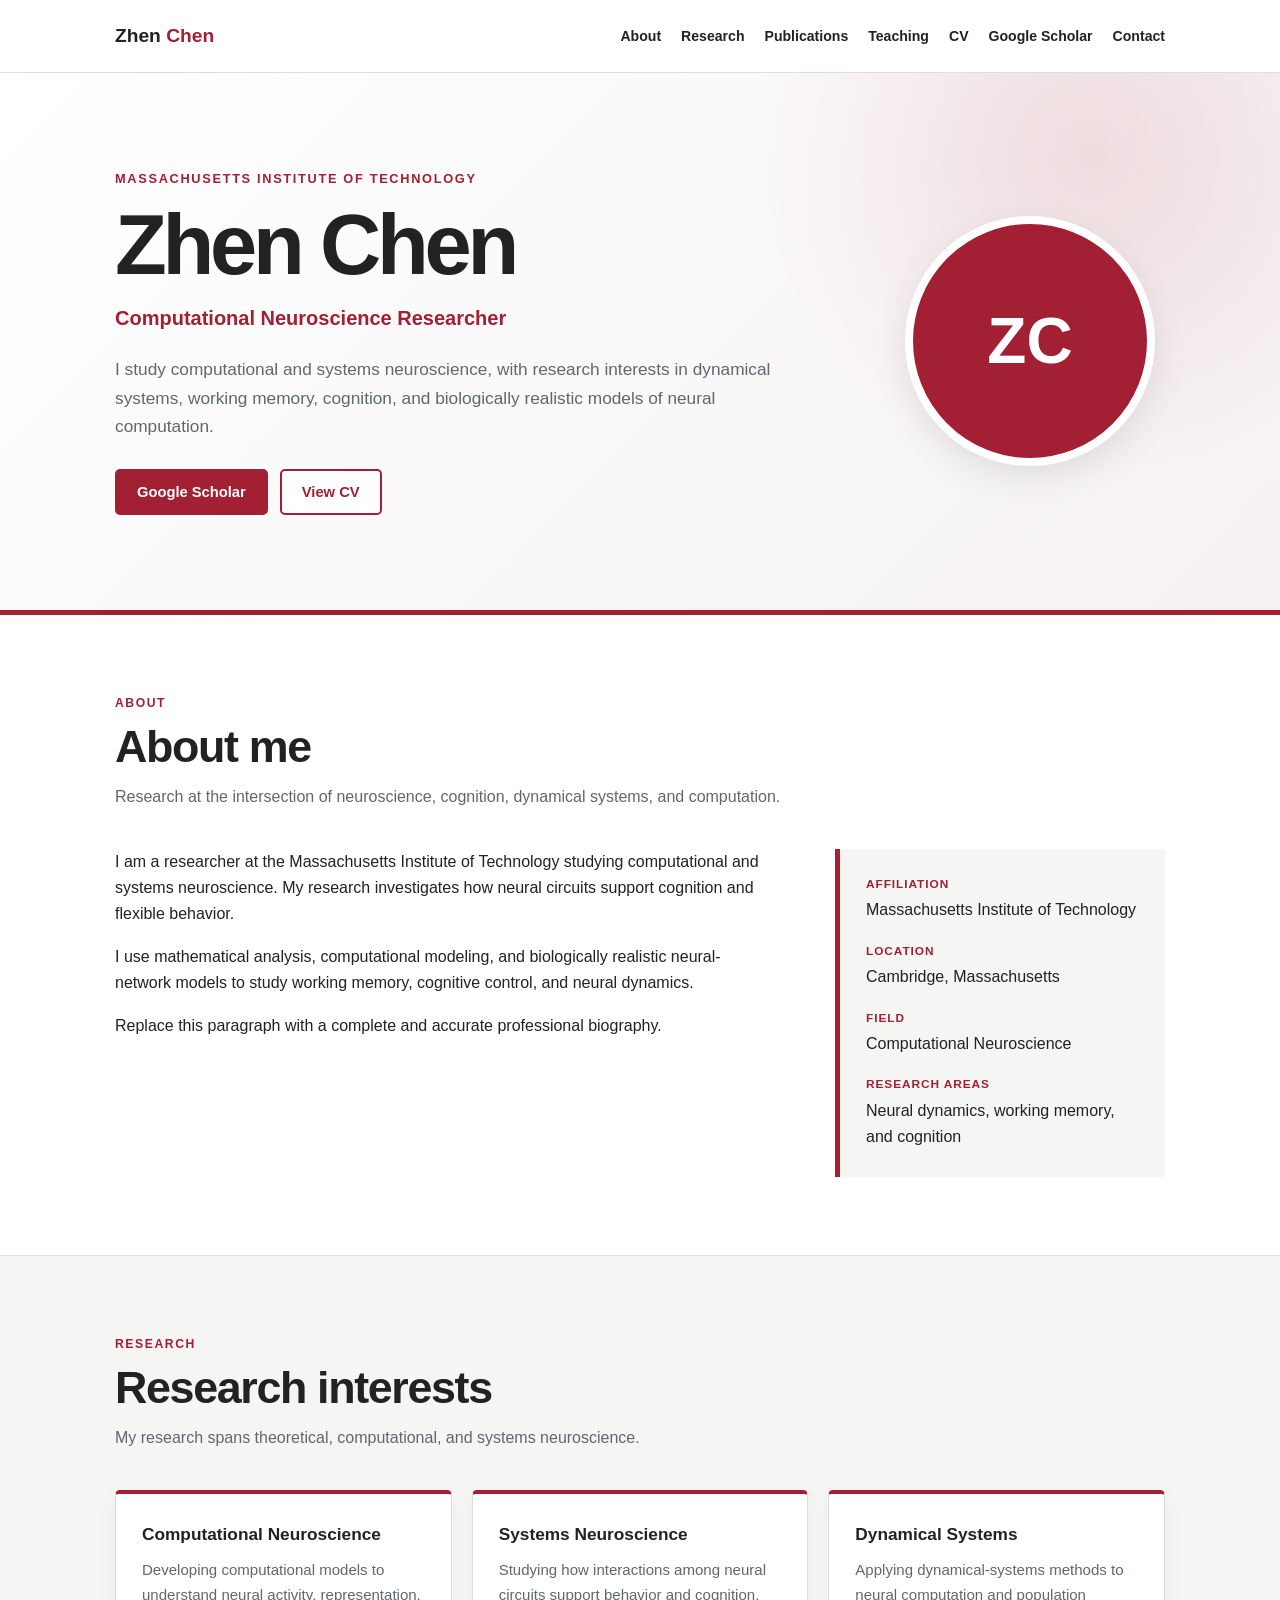
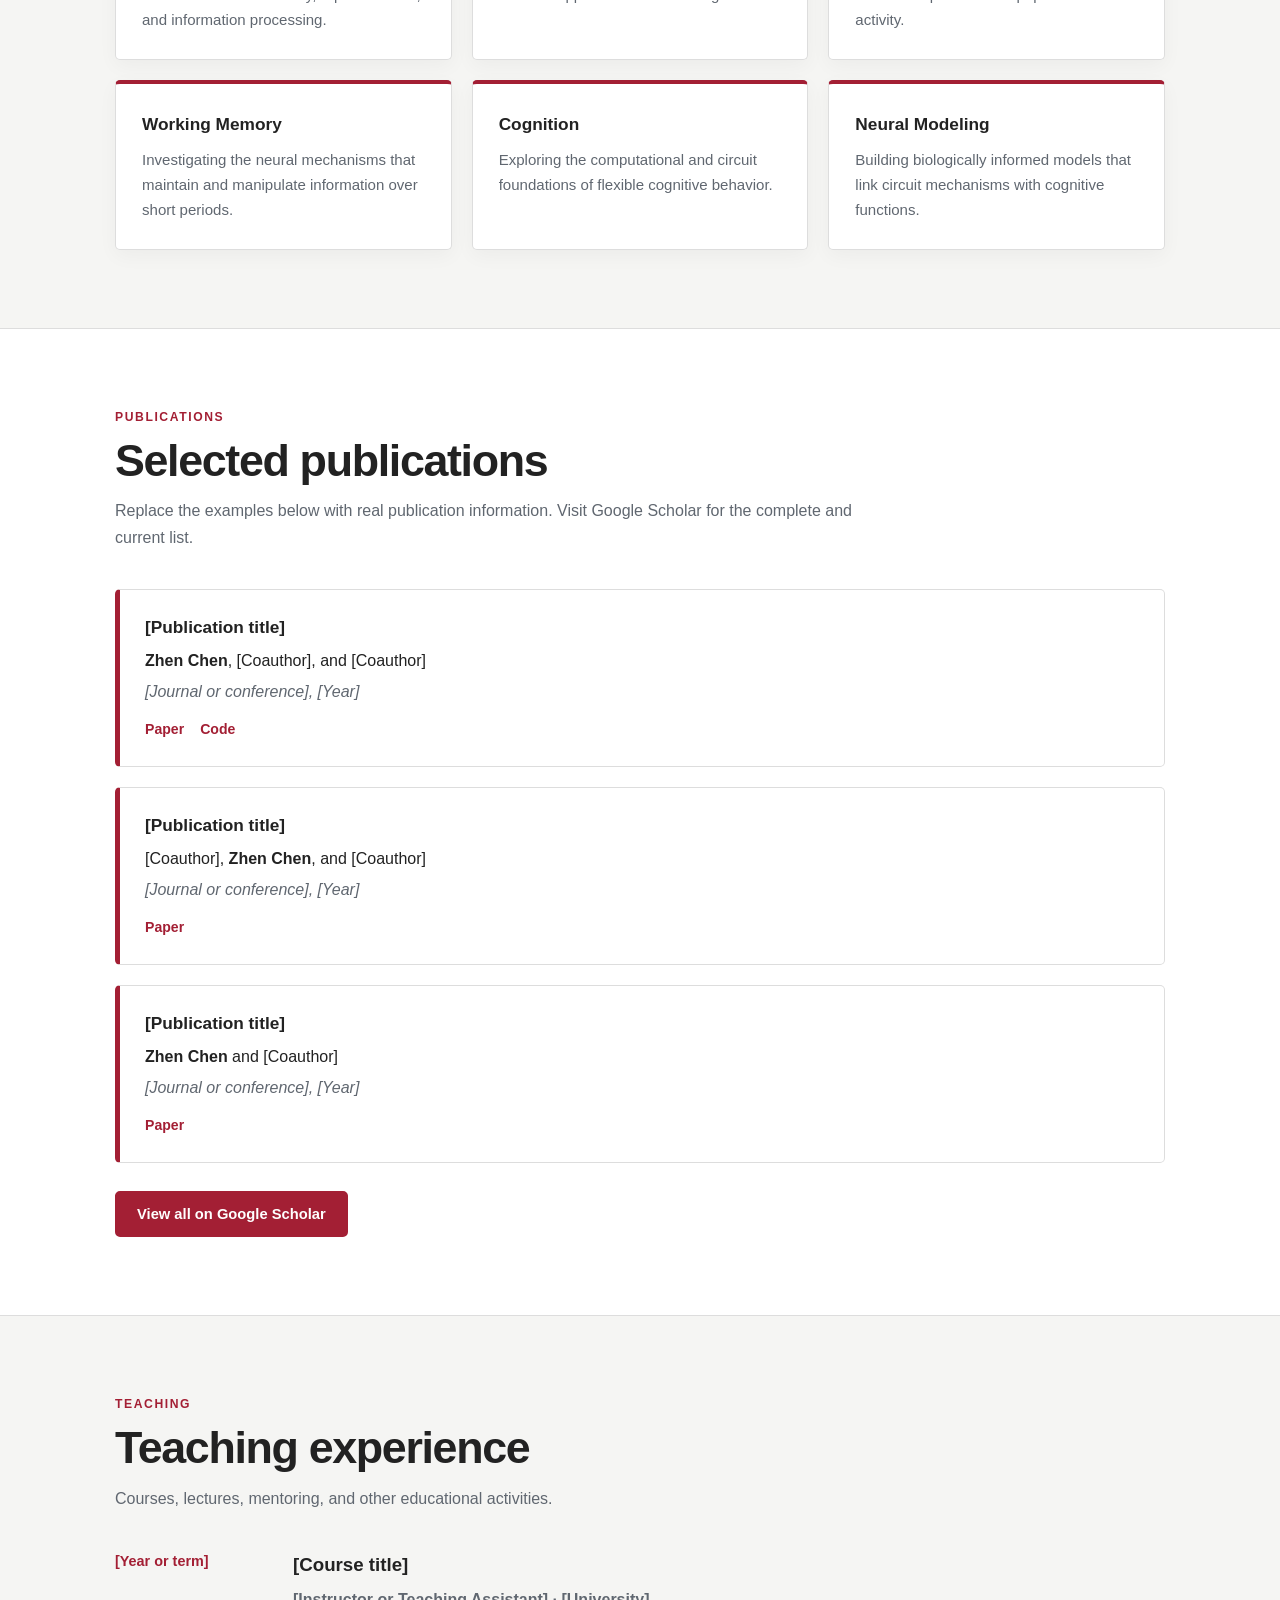
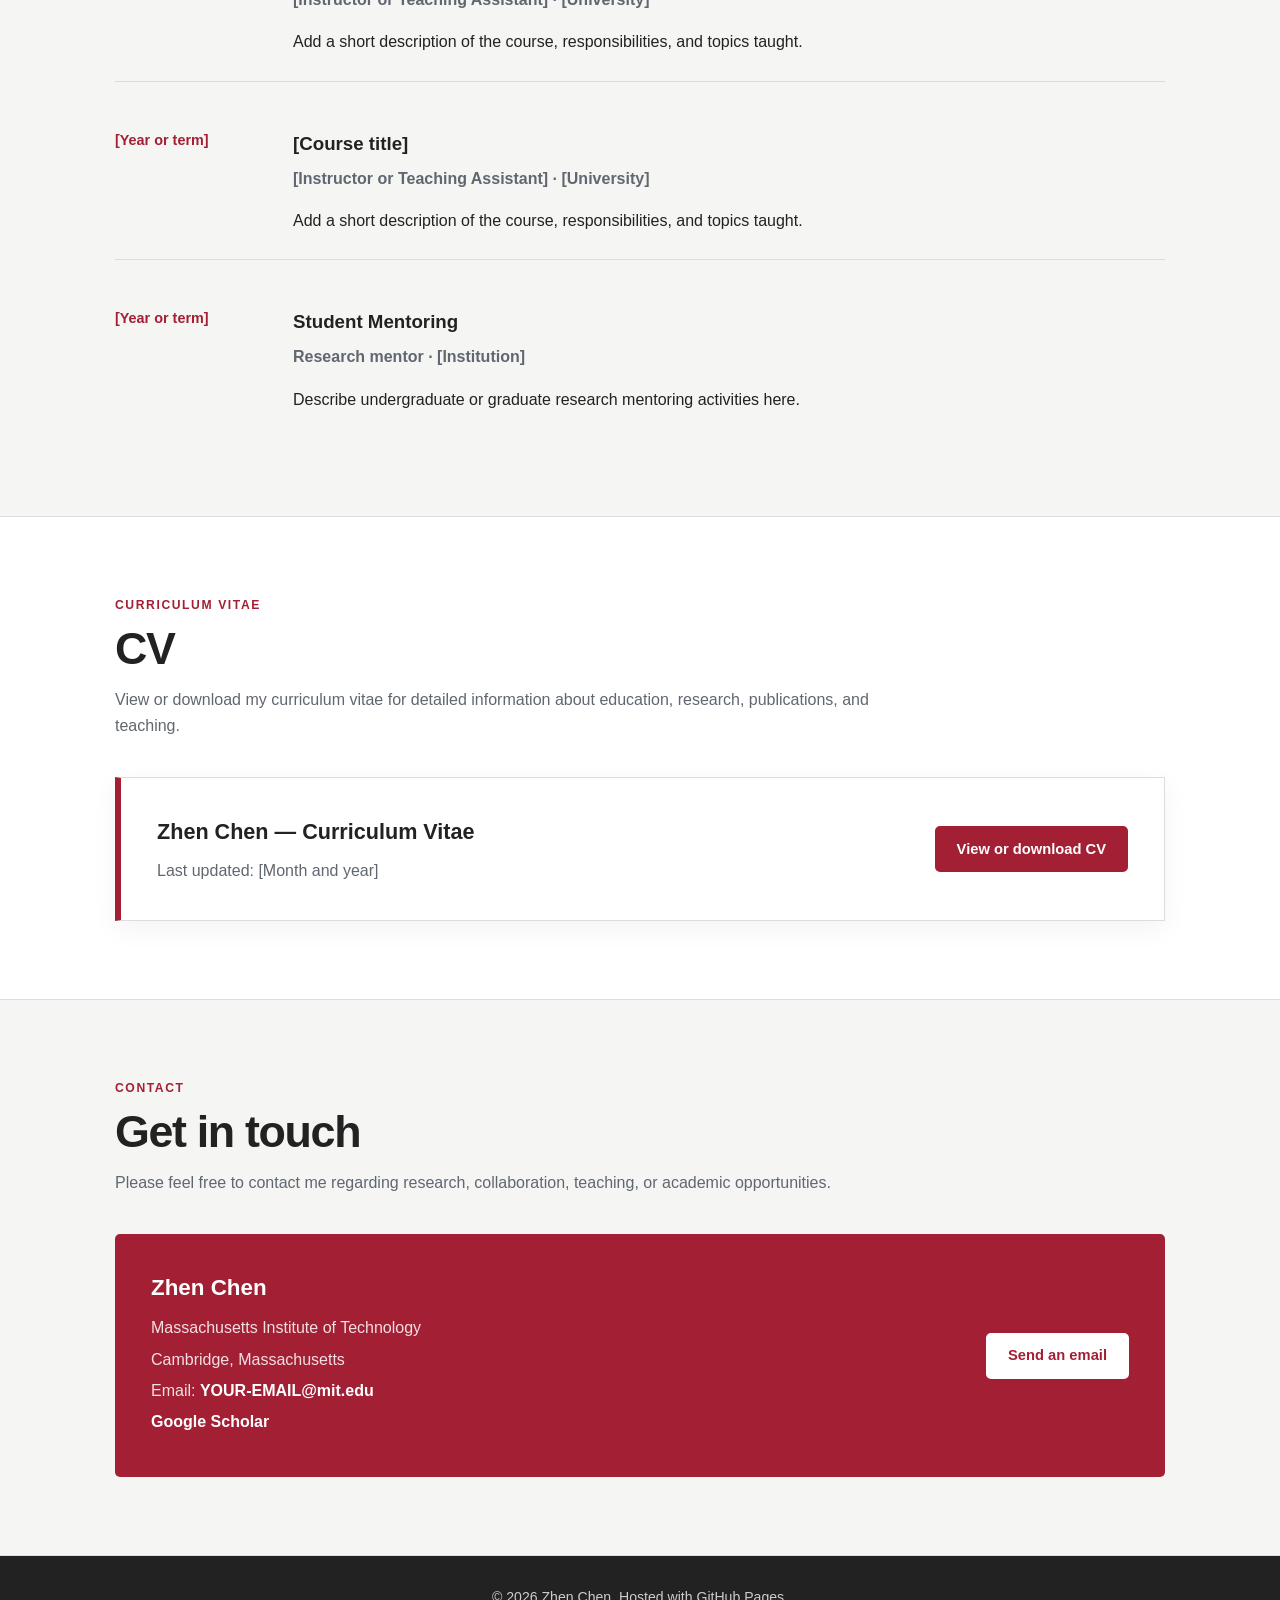
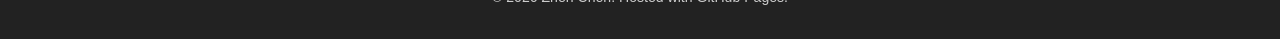
==== index.html @ 94bcd863 "Create index.html" ====
<!DOCTYPE html>
<html lang="en">
<head>
  <meta charset="UTF-8">

  <meta
    name="viewport"
    content="width=device-width, initial-scale=1.0"
  >

  <meta
    name="description"
    content="Academic website of Zhen Chen, a computational neuroscience researcher at MIT."
  >

  <meta name="author" content="Zhen Chen">

  <title>Zhen Chen | Computational Neuroscience</title>

  <style>
    /* ==============================
       GLOBAL SETTINGS
       ============================== */

    :root {
      --red: #a31f34;
      --dark-red: #750014;
      --text: #222222;
      --muted: #606770;
      --background: #ffffff;
      --light: #f5f5f3;
      --border: #dddddd;
      --max-width: 1050px;
      --shadow: 0 12px 35px rgba(0, 0, 0, 0.09);
    }

    * {
      box-sizing: border-box;
    }

    html {
      scroll-behavior: smooth;
      scroll-padding-top: 80px;
    }

    body {
      margin: 0;
      background: var(--background);
      color: var(--text);
      font-family: Arial, Helvetica, sans-serif;
      font-size: 16px;
      line-height: 1.65;
    }

    img {
      max-width: 100%;
    }

    a {
      color: var(--red);
      text-decoration: none;
    }

    a:hover {
      color: var(--dark-red);
      text-decoration: underline;
    }

    .container {
      width: min(90%, var(--max-width));
      margin: 0 auto;
    }

    /* ==============================
       NAVIGATION
       ============================== */

    .site-header {
      position: sticky;
      top: 0;
      z-index: 1000;
      background: rgba(255, 255, 255, 0.96);
      border-bottom: 1px solid var(--border);
      backdrop-filter: blur(12px);
    }

    .navigation {
      min-height: 72px;
      display: flex;
      align-items: center;
      justify-content: space-between;
      gap: 30px;
    }

    .site-name {
      color: var(--text);
      font-size: 1.2rem;
      font-weight: 800;
      text-decoration: none;
    }

    .site-name span {
      color: var(--red);
    }

    .nav-links {
      display: flex;
      align-items: center;
      gap: 20px;
      margin: 0;
      padding: 0;
      list-style: none;
    }

    .nav-links a {
      color: var(--text);
      font-size: 0.88rem;
      font-weight: 700;
      text-decoration: none;
    }

    .nav-links a:hover {
      color: var(--red);
    }

    /* ==============================
       HERO
       ============================== */

    .hero {
      padding: 95px 0;
      background:
        radial-gradient(
          circle at 85% 15%,
          rgba(163, 31, 52, 0.12),
          transparent 28%
        ),
        linear-gradient(135deg, #ffffff, #f5f1f1);
      border-bottom: 5px solid var(--red);
    }

    .hero-layout {
      display: grid;
      grid-template-columns: 1fr 260px;
      align-items: center;
      gap: 70px;
    }

    .eyebrow {
      margin: 0 0 14px;
      color: var(--red);
      font-size: 0.8rem;
      font-weight: 800;
      letter-spacing: 0.13em;
      text-transform: uppercase;
    }

    h1 {
      margin: 0 0 16px;
      font-size: clamp(3.2rem, 8vw, 5.3rem);
      line-height: 0.98;
      letter-spacing: -0.05em;
    }

    .subtitle {
      margin: 0 0 20px;
      color: var(--red);
      font-size: 1.25rem;
      font-weight: 750;
    }

    .intro {
      max-width: 680px;
      margin: 0;
      color: var(--muted);
      font-size: 1.08rem;
    }

    .hero-buttons {
      display: flex;
      flex-wrap: wrap;
      gap: 12px;
      margin-top: 28px;
    }

    .button {
      display: inline-flex;
      align-items: center;
      justify-content: center;
      min-height: 46px;
      padding: 0 20px;
      border: 2px solid var(--red);
      border-radius: 5px;
      font-size: 0.92rem;
      font-weight: 750;
      text-decoration: none;
      transition:
        transform 0.2s ease,
        background 0.2s ease,
        color 0.2s ease;
    }

    .button:hover {
      transform: translateY(-2px);
      text-decoration: none;
    }

    .button-primary {
      background: var(--red);
      color: #ffffff;
    }

    .button-primary:hover {
      background: var(--dark-red);
      border-color: var(--dark-red);
      color: #ffffff;
    }

    .button-secondary {
      background: #ffffff;
      color: var(--red);
    }

    .button-secondary:hover {
      background: var(--red);
      color: #ffffff;
    }

    .profile-photo {
      width: 250px;
      height: 250px;
      display: block;
      border: 8px solid #ffffff;
      border-radius: 50%;
      box-shadow: var(--shadow);
      object-fit: cover;
    }

    .photo-placeholder {
      width: 250px;
      height: 250px;
      display: grid;
      place-items: center;
      background: var(--red);
      border: 8px solid #ffffff;
      border-radius: 50%;
      box-shadow: var(--shadow);
      color: #ffffff;
      font-size: 4rem;
      font-weight: 800;
    }

    /* ==============================
       GENERAL SECTIONS
       ============================== */

    main section {
      padding: 78px 0;
      border-bottom: 1px solid var(--border);
    }

    main section:nth-child(even) {
      background: var(--light);
    }

    .section-heading {
      margin-bottom: 38px;
    }

    .section-label {
      margin: 0 0 8px;
      color: var(--red);
      font-size: 0.76rem;
      font-weight: 800;
      letter-spacing: 0.13em;
      text-transform: uppercase;
    }

    h2 {
      margin: 0 0 12px;
      font-size: clamp(2rem, 5vw, 2.8rem);
      line-height: 1.15;
      letter-spacing: -0.03em;
    }

    .section-description {
      max-width: 760px;
      margin: 0;
      color: var(--muted);
    }

    /* ==============================
       ABOUT
       ============================== */

    .about-layout {
      display: grid;
      grid-template-columns: 2fr 1fr;
      gap: 60px;
    }

    .about-text p:first-child {
      margin-top: 0;
    }

    .facts {
      margin: 0;
      padding: 26px;
      background: var(--light);
      border-left: 5px solid var(--red);
    }

    .fact {
      margin-bottom: 18px;
    }

    .fact:last-child {
      margin-bottom: 0;
    }

    .fact dt {
      color: var(--red);
      font-size: 0.74rem;
      font-weight: 800;
      letter-spacing: 0.08em;
      text-transform: uppercase;
    }

    .fact dd {
      margin: 3px 0 0;
    }

    /* ==============================
       RESEARCH
       ============================== */

    .research-grid {
      display: grid;
      grid-template-columns: repeat(3, 1fr);
      gap: 20px;
    }

    .research-card {
      padding: 26px;
      background: #ffffff;
      border: 1px solid var(--border);
      border-top: 4px solid var(--red);
      border-radius: 5px;
      box-shadow: 0 6px 20px rgba(0, 0, 0, 0.04);
    }

    .research-card h3 {
      margin: 0 0 10px;
      font-size: 1.08rem;
    }

    .research-card p {
      margin: 0;
      color: var(--muted);
      font-size: 0.94rem;
    }

    /* ==============================
       PUBLICATIONS
       ============================== */

    .publication-list {
      display: grid;
      gap: 20px;
    }

    .publication {
      padding: 25px;
      background: #ffffff;
      border: 1px solid var(--border);
      border-left: 5px solid var(--red);
      border-radius: 5px;
    }

    .publication-title {
      margin: 0 0 8px;
      font-size: 1.08rem;
      font-weight: 800;
      line-height: 1.45;
    }

    .publication-authors {
      margin: 0 0 5px;
    }

    .publication-source {
      margin: 0;
      color: var(--muted);
      font-style: italic;
    }

    .publication-links {
      display: flex;
      gap: 16px;
      margin-top: 12px;
    }

    .publication-links a {
      font-size: 0.88rem;
      font-weight: 750;
    }

    /* ==============================
       TEACHING
       ============================== */

    .teaching-list {
      display: grid;
      gap: 22px;
    }

    .teaching-item {
      display: grid;
      grid-template-columns: 150px 1fr;
      gap: 28px;
      padding: 25px 0;
      border-bottom: 1px solid var(--border);
    }

    .teaching-item:first-child {
      padding-top: 0;
    }

    .teaching-item:last-child {
      border-bottom: 0;
    }

    .teaching-date {
      margin: 0;
      color: var(--red);
      font-size: 0.9rem;
      font-weight: 800;
    }

    .teaching-item h3 {
      margin: 0 0 6px;
    }

    .teaching-role {
      margin: 0 0 8px;
      color: var(--muted);
      font-weight: 700;
    }

    .teaching-item p:last-child {
      margin-bottom: 0;
    }

    /* ==============================
       CV
       ============================== */

    .cv-card {
      display: flex;
      align-items: center;
      justify-content: space-between;
      gap: 35px;
      padding: 36px;
      background: #ffffff;
      border: 1px solid var(--border);
      border-left: 6px solid var(--red);
      box-shadow: 0 8px 25px rgba(0, 0, 0, 0.05);
    }

    .cv-card h3 {
      margin: 0 0 8px;
      font-size: 1.35rem;
    }

    .cv-card p {
      margin: 0;
      color: var(--muted);
    }

    /* ==============================
       CONTACT
       ============================== */

    .contact-card {
      display: flex;
      align-items: center;
      justify-content: space-between;
      gap: 35px;
      padding: 36px;
      background: var(--red);
      border-radius: 5px;
      color: #ffffff;
    }

    .contact-card h3 {
      margin: 0 0 8px;
      font-size: 1.4rem;
    }

    .contact-card p {
      margin: 5px 0;
      color: rgba(255, 255, 255, 0.86);
    }

    .contact-card a {
      color: #ffffff;
      font-weight: 700;
    }

    .contact-card .button {
      flex-shrink: 0;
      background: #ffffff;
      border-color: #ffffff;
      color: var(--red);
    }

    .contact-card .button:hover {
      background: transparent;
      color: #ffffff;
    }

    /* ==============================
       FOOTER
       ============================== */

    footer {
      padding: 30px 0;
      background: #222222;
      color: #cccccc;
      text-align: center;
      font-size: 0.88rem;
    }

    footer p {
      margin: 0;
    }

    /* ==============================
       RESPONSIVE DESIGN
       ============================== */

    @media (max-width: 900px) {
      .hero-layout {
        grid-template-columns: 1fr;
        gap: 42px;
      }

      .profile-photo,
      .photo-placeholder {
        width: 190px;
        height: 190px;
      }

      .photo-placeholder {
        font-size: 3rem;
      }

      .about-layout {
        grid-template-columns: 1fr;
        gap: 35px;
      }

      .research-grid {
        grid-template-columns: repeat(2, 1fr);
      }
    }

    @media (max-width: 720px) {
      .nav-links {
        display: none;
      }

      .hero {
        padding: 65px 0;
      }

      main section {
        padding: 58px 0;
      }

      .research-grid {
        grid-template-columns: 1fr;
      }

      .teaching-item {
        grid-template-columns: 1fr;
        gap: 6px;
      }

      .cv-card,
      .contact-card {
        align-items: flex-start;
        flex-direction: column;
      }

      .cv-card .button,
      .contact-card .button {
        width: 100%;
      }
    }
  </style>
</head>

<body>
  <!-- NAVIGATION -->

  <header class="site-header">
    <nav class="navigation container" aria-label="Main navigation">
      <a class="site-name" href="#home">
        Zhen <span>Chen</span>
      </a>

      <ul class="nav-links">
        <li><a href="#about">About</a></li>
        <li><a href="#research">Research</a></li>
        <li><a href="#publications">Publications</a></li>
        <li><a href="#teaching">Teaching</a></li>
        <li><a href="#cv">CV</a></li>

        <li>
          <a
            href="https://scholar.google.com/citations?user=5tLXAaEAAAAJ&hl=en"
            target="_blank"
            rel="noopener noreferrer"
          >
            Google Scholar
          </a>
        </li>

        <li><a href="#contact">Contact</a></li>
      </ul>
    </nav>
  </header>

  <!-- HERO -->

  <section class="hero" id="home">
    <div class="container hero-layout">
      <div>
        <p class="eyebrow">
          Massachusetts Institute of Technology
        </p>

        <h1>Zhen Chen</h1>

        <p class="subtitle">
          Computational Neuroscience Researcher
        </p>

        <p class="intro">
          I study computational and systems neuroscience, with research
          interests in dynamical systems, working memory, cognition, and
          biologically realistic models of neural computation.
        </p>

        <div class="hero-buttons">
          <a
            class="button button-primary"
            href="https://scholar.google.com/citations?user=5tLXAaEAAAAJ&hl=en"
            target="_blank"
            rel="noopener noreferrer"
          >
            Google Scholar
          </a>

          <a
            class="button button-secondary"
            href="Zhen-Chen-CV.pdf"
            target="_blank"
            rel="noopener noreferrer"
          >
            View CV
          </a>
        </div>
      </div>

      <!--
        To use a real photo:
        1. Upload profile.jpg to the repository.
        2. Delete the placeholder below.
        3. Uncomment the img element.

        <img
          class="profile-photo"
          src="profile.jpg"
          alt="Portrait of Zhen Chen"
        >
      -->

      <div class="photo-placeholder" aria-label="Zhen Chen initials">
        ZC
      </div>
    </div>
  </section>

  <main>
    <!-- ABOUT -->

    <section id="about">
      <div class="container">
        <div class="section-heading">
          <p class="section-label">About</p>
          <h2>About me</h2>

          <p class="section-description">
            Research at the intersection of neuroscience, cognition,
            dynamical systems, and computation.
          </p>
        </div>

        <div class="about-layout">
          <div class="about-text">
            <p>
              I am a researcher at the Massachusetts Institute of
              Technology studying computational and systems neuroscience.
              My research investigates how neural circuits support
              cognition and flexible behavior.
            </p>

            <p>
              I use mathematical analysis, computational modeling, and
              biologically realistic neural-network models to study
              working memory, cognitive control, and neural dynamics.
            </p>

            <p>
              Replace this paragraph with a complete and accurate
              professional biography.
            </p>
          </div>

          <dl class="facts">
            <div class="fact">
              <dt>Affiliation</dt>
              <dd>Massachusetts Institute of Technology</dd>
            </div>

            <div class="fact">
              <dt>Location</dt>
              <dd>Cambridge, Massachusetts</dd>
            </div>

            <div class="fact">
              <dt>Field</dt>
              <dd>Computational Neuroscience</dd>
            </div>

            <div class="fact">
              <dt>Research Areas</dt>
              <dd>
                Neural dynamics, working memory, and cognition
              </dd>
            </div>
          </dl>
        </div>
      </div>
    </section>

    <!-- RESEARCH -->

    <section id="research">
      <div class="container">
        <div class="section-heading">
          <p class="section-label">Research</p>
          <h2>Research interests</h2>

          <p class="section-description">
            My research spans theoretical, computational, and systems
            neuroscience.
          </p>
        </div>

        <div class="research-grid">
          <article class="research-card">
            <h3>Computational Neuroscience</h3>

            <p>
              Developing computational models to understand neural
              activity, representation, and information processing.
            </p>
          </article>

          <article class="research-card">
            <h3>Systems Neuroscience</h3>

            <p>
              Studying how interactions among neural circuits support
              behavior and cognition.
            </p>
          </article>

          <article class="research-card">
            <h3>Dynamical Systems</h3>

            <p>
              Applying dynamical-systems methods to neural computation
              and population activity.
            </p>
          </article>

          <article class="research-card">
            <h3>Working Memory</h3>

            <p>
              Investigating the neural mechanisms that maintain and
              manipulate information over short periods.
            </p>
          </article>

          <article class="research-card">
            <h3>Cognition</h3>

            <p>
              Exploring the computational and circuit foundations of
              flexible cognitive behavior.
            </p>
          </article>

          <article class="research-card">
            <h3>Neural Modeling</h3>

            <p>
              Building biologically informed models that link circuit
              mechanisms with cognitive functions.
            </p>
          </article>
        </div>
      </div>
    </section>

    <!-- PUBLICATIONS -->

    <section id="publications">
      <div class="container">
        <div class="section-heading">
          <p class="section-label">Publications</p>
          <h2>Selected publications</h2>

          <p class="section-description">
            Replace the examples below with real publication information.
            Visit Google Scholar for the complete and current list.
          </p>
        </div>

        <div class="publication-list">
          <article class="publication">
            <p class="publication-title">
              [Publication title]
            </p>

            <p class="publication-authors">
              <strong>Zhen Chen</strong>, [Coauthor], and [Coauthor]
            </p>

            <p class="publication-source">
              [Journal or conference], [Year]
            </p>

            <div class="publication-links">
              <a href="#">Paper</a>
              <a href="#">Code</a>
            </div>
          </article>

          <article class="publication">
            <p class="publication-title">
              [Publication title]
            </p>

            <p class="publication-authors">
              [Coauthor], <strong>Zhen Chen</strong>, and [Coauthor]
            </p>

            <p class="publication-source">
              [Journal or conference], [Year]
            </p>

            <div class="publication-links">
              <a href="#">Paper</a>
            </div>
          </article>

          <article class="publication">
            <p class="publication-title">
              [Publication title]
            </p>

            <p class="publication-authors">
              <strong>Zhen Chen</strong> and [Coauthor]
            </p>

            <p class="publication-source">
              [Journal or conference], [Year]
            </p>

            <div class="publication-links">
              <a href="#">Paper</a>
            </div>
          </article>
        </div>

        <div class="hero-buttons">
          <a
            class="button button-primary"
            href="https://scholar.google.com/citations?user=5tLXAaEAAAAJ&hl=en"
            target="_blank"
            rel="noopener noreferrer"
          >
            View all on Google Scholar
          </a>
        </div>
      </div>
    </section>

    <!-- TEACHING -->

    <section id="teaching">
      <div class="container">
        <div class="section-heading">
          <p class="section-label">Teaching</p>
          <h2>Teaching experience</h2>

          <p class="section-description">
            Courses, lectures, mentoring, and other educational
            activities.
          </p>
        </div>

        <div class="teaching-list">
          <article class="teaching-item">
            <p class="teaching-date">[Year or term]</p>

            <div>
              <h3>[Course title]</h3>

              <p class="teaching-role">
                [Instructor or Teaching Assistant] · [University]
              </p>

              <p>
                Add a short description of the course, responsibilities,
                and topics taught.
              </p>
            </div>
          </article>

          <article class="teaching-item">
            <p class="teaching-date">[Year or term]</p>

            <div>
              <h3>[Course title]</h3>

              <p class="teaching-role">
                [Instructor or Teaching Assistant] · [University]
              </p>

              <p>
                Add a short description of the course, responsibilities,
                and topics taught.
              </p>
            </div>
          </article>

          <article class="teaching-item">
            <p class="teaching-date">[Year or term]</p>

            <div>
              <h3>Student Mentoring</h3>

              <p class="teaching-role">
                Research mentor · [Institution]
              </p>

              <p>
                Describe undergraduate or graduate research mentoring
                activities here.
              </p>
            </div>
          </article>
        </div>
      </div>
    </section>

    <!-- CV -->

    <section id="cv">
      <div class="container">
        <div class="section-heading">
          <p class="section-label">Curriculum Vitae</p>
          <h2>CV</h2>

          <p class="section-description">
            View or download my curriculum vitae for detailed information
            about education, research, publications, and teaching.
          </p>
        </div>

        <div class="cv-card">
          <div>
            <h3>Zhen Chen — Curriculum Vitae</h3>

            <p>
              Last updated: [Month and year]
            </p>
          </div>

          <a
            class="button button-primary"
            href="Zhen-Chen-CV.pdf"
            target="_blank"
            rel="noopener noreferrer"
          >
            View or download CV
          </a>
        </div>
      </div>
    </section>

    <!-- CONTACT -->

    <section id="contact">
      <div class="container">
        <div class="section-heading">
          <p class="section-label">Contact</p>
          <h2>Get in touch</h2>

          <p class="section-description">
            Please feel free to contact me regarding research,
            collaboration, teaching, or academic opportunities.
          </p>
        </div>

        <div class="contact-card">
          <div>
            <h3>Zhen Chen</h3>

            <p>Massachusetts Institute of Technology</p>
            <p>Cambridge, Massachusetts</p>

            <!-- Replace YOUR-EMAIL with the correct email address. -->
            <p>
              Email:
              <a href="mailto:YOUR-EMAIL@mit.edu">
                YOUR-EMAIL@mit.edu
              </a>
            </p>

            <p>
              <a
                href="https://scholar.google.com/citations?user=5tLXAaEAAAAJ&hl=en"
                target="_blank"
                rel="noopener noreferrer"
              >
                Google Scholar
              </a>
            </p>
          </div>

          <a
            class="button"
            href="mailto:YOUR-EMAIL@mit.edu"
          >
            Send an email
          </a>
        </div>
      </div>
    </section>
  </main>

  <!-- FOOTER -->

  <footer>
    <div class="container">
      <p>
        &copy; <span id="current-year"></span> Zhen Chen.
        Hosted with GitHub Pages.
      </p>
    </div>
  </footer>

  <script>
    document.getElementById("current-year").textContent =
      new Date().getFullYear();
  </script>
</body>
</html>
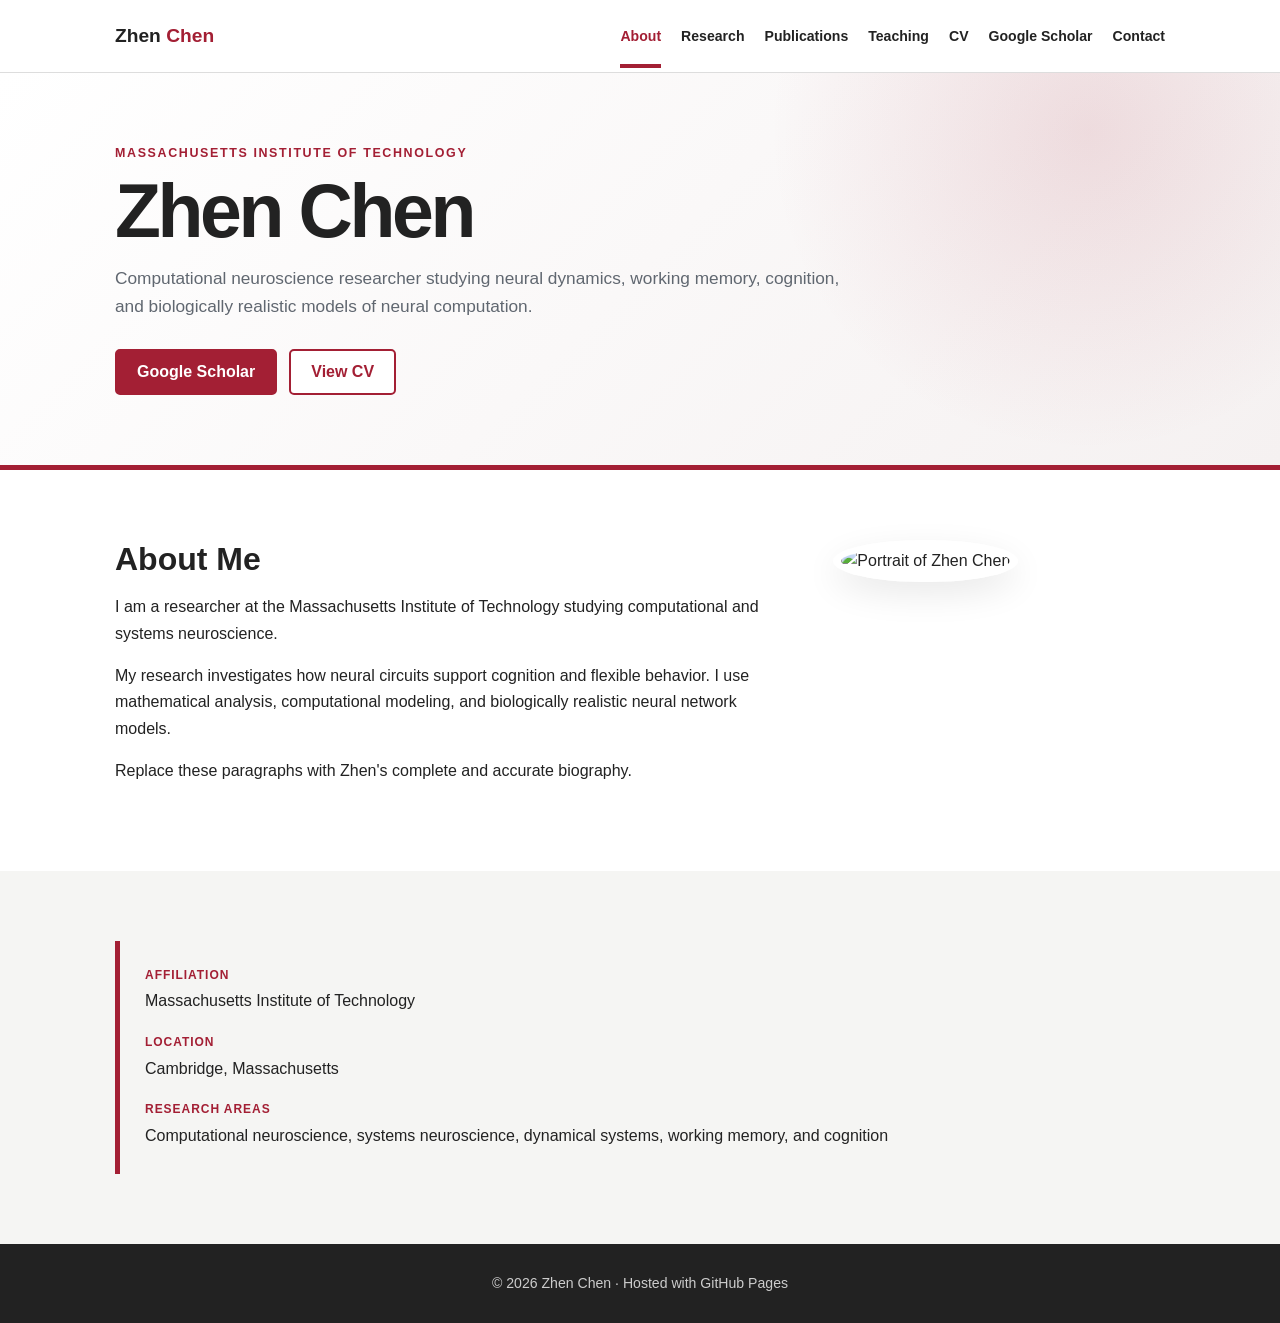
==== commit 14007ead: "Update index.html" ====
--- a/index.html
+++ b/index.html
@@ -2,621 +2,23 @@
 <html lang="en">
 <head>
   <meta charset="UTF-8">
-
-  <meta
-    name="viewport"
-    content="width=device-width, initial-scale=1.0"
-  >
-
-  <meta
-    name="description"
-    content="Academic website of Zhen Chen, a computational neuroscience researcher at MIT."
-  >
-
-  <meta name="author" content="Zhen Chen">
-
-  <title>Zhen Chen | Computational Neuroscience</title>
-
-  <style>
-    /* ==============================
-       GLOBAL SETTINGS
-       ============================== */
-
-    :root {
-      --red: #a31f34;
-      --dark-red: #750014;
-      --text: #222222;
-      --muted: #606770;
-      --background: #ffffff;
-      --light: #f5f5f3;
-      --border: #dddddd;
-      --max-width: 1050px;
-      --shadow: 0 12px 35px rgba(0, 0, 0, 0.09);
-    }
-
-    * {
-      box-sizing: border-box;
-    }
-
-    html {
-      scroll-behavior: smooth;
-      scroll-padding-top: 80px;
-    }
-
-    body {
-      margin: 0;
-      background: var(--background);
-      color: var(--text);
-      font-family: Arial, Helvetica, sans-serif;
-      font-size: 16px;
-      line-height: 1.65;
-    }
-
-    img {
-      max-width: 100%;
-    }
-
-    a {
-      color: var(--red);
-      text-decoration: none;
-    }
-
-    a:hover {
-      color: var(--dark-red);
-      text-decoration: underline;
-    }
-
-    .container {
-      width: min(90%, var(--max-width));
-      margin: 0 auto;
-    }
-
-    /* ==============================
-       NAVIGATION
-       ============================== */
-
-    .site-header {
-      position: sticky;
-      top: 0;
-      z-index: 1000;
-      background: rgba(255, 255, 255, 0.96);
-      border-bottom: 1px solid var(--border);
-      backdrop-filter: blur(12px);
-    }
-
-    .navigation {
-      min-height: 72px;
-      display: flex;
-      align-items: center;
-      justify-content: space-between;
-      gap: 30px;
-    }
-
-    .site-name {
-      color: var(--text);
-      font-size: 1.2rem;
-      font-weight: 800;
-      text-decoration: none;
-    }
-
-    .site-name span {
-      color: var(--red);
-    }
-
-    .nav-links {
-      display: flex;
-      align-items: center;
-      gap: 20px;
-      margin: 0;
-      padding: 0;
-      list-style: none;
-    }
-
-    .nav-links a {
-      color: var(--text);
-      font-size: 0.88rem;
-      font-weight: 700;
-      text-decoration: none;
-    }
-
-    .nav-links a:hover {
-      color: var(--red);
-    }
-
-    /* ==============================
-       HERO
-       ============================== */
-
-    .hero {
-      padding: 95px 0;
-      background:
-        radial-gradient(
-          circle at 85% 15%,
-          rgba(163, 31, 52, 0.12),
-          transparent 28%
-        ),
-        linear-gradient(135deg, #ffffff, #f5f1f1);
-      border-bottom: 5px solid var(--red);
-    }
-
-    .hero-layout {
-      display: grid;
-      grid-template-columns: 1fr 260px;
-      align-items: center;
-      gap: 70px;
-    }
-
-    .eyebrow {
-      margin: 0 0 14px;
-      color: var(--red);
-      font-size: 0.8rem;
-      font-weight: 800;
-      letter-spacing: 0.13em;
-      text-transform: uppercase;
-    }
-
-    h1 {
-      margin: 0 0 16px;
-      font-size: clamp(3.2rem, 8vw, 5.3rem);
-      line-height: 0.98;
-      letter-spacing: -0.05em;
-    }
-
-    .subtitle {
-      margin: 0 0 20px;
-      color: var(--red);
-      font-size: 1.25rem;
-      font-weight: 750;
-    }
-
-    .intro {
-      max-width: 680px;
-      margin: 0;
-      color: var(--muted);
-      font-size: 1.08rem;
-    }
-
-    .hero-buttons {
-      display: flex;
-      flex-wrap: wrap;
-      gap: 12px;
-      margin-top: 28px;
-    }
-
-    .button {
-      display: inline-flex;
-      align-items: center;
-      justify-content: center;
-      min-height: 46px;
-      padding: 0 20px;
-      border: 2px solid var(--red);
-      border-radius: 5px;
-      font-size: 0.92rem;
-      font-weight: 750;
-      text-decoration: none;
-      transition:
-        transform 0.2s ease,
-        background 0.2s ease,
-        color 0.2s ease;
-    }
-
-    .button:hover {
-      transform: translateY(-2px);
-      text-decoration: none;
-    }
-
-    .button-primary {
-      background: var(--red);
-      color: #ffffff;
-    }
-
-    .button-primary:hover {
-      background: var(--dark-red);
-      border-color: var(--dark-red);
-      color: #ffffff;
-    }
-
-    .button-secondary {
-      background: #ffffff;
-      color: var(--red);
-    }
-
-    .button-secondary:hover {
-      background: var(--red);
-      color: #ffffff;
-    }
-
-    .profile-photo {
-      width: 250px;
-      height: 250px;
-      display: block;
-      border: 8px solid #ffffff;
-      border-radius: 50%;
-      box-shadow: var(--shadow);
-      object-fit: cover;
-    }
-
-    .photo-placeholder {
-      width: 250px;
-      height: 250px;
-      display: grid;
-      place-items: center;
-      background: var(--red);
-      border: 8px solid #ffffff;
-      border-radius: 50%;
-      box-shadow: var(--shadow);
-      color: #ffffff;
-      font-size: 4rem;
-      font-weight: 800;
-    }
-
-    /* ==============================
-       GENERAL SECTIONS
-       ============================== */
-
-    main section {
-      padding: 78px 0;
-      border-bottom: 1px solid var(--border);
-    }
-
-    main section:nth-child(even) {
-      background: var(--light);
-    }
-
-    .section-heading {
-      margin-bottom: 38px;
-    }
-
-    .section-label {
-      margin: 0 0 8px;
-      color: var(--red);
-      font-size: 0.76rem;
-      font-weight: 800;
-      letter-spacing: 0.13em;
-      text-transform: uppercase;
-    }
-
-    h2 {
-      margin: 0 0 12px;
-      font-size: clamp(2rem, 5vw, 2.8rem);
-      line-height: 1.15;
-      letter-spacing: -0.03em;
-    }
-
-    .section-description {
-      max-width: 760px;
-      margin: 0;
-      color: var(--muted);
-    }
-
-    /* ==============================
-       ABOUT
-       ============================== */
-
-    .about-layout {
-      display: grid;
-      grid-template-columns: 2fr 1fr;
-      gap: 60px;
-    }
-
-    .about-text p:first-child {
-      margin-top: 0;
-    }
-
-    .facts {
-      margin: 0;
-      padding: 26px;
-      background: var(--light);
-      border-left: 5px solid var(--red);
-    }
-
-    .fact {
-      margin-bottom: 18px;
-    }
-
-    .fact:last-child {
-      margin-bottom: 0;
-    }
-
-    .fact dt {
-      color: var(--red);
-      font-size: 0.74rem;
-      font-weight: 800;
-      letter-spacing: 0.08em;
-      text-transform: uppercase;
-    }
-
-    .fact dd {
-      margin: 3px 0 0;
-    }
-
-    /* ==============================
-       RESEARCH
-       ============================== */
-
-    .research-grid {
-      display: grid;
-      grid-template-columns: repeat(3, 1fr);
-      gap: 20px;
-    }
-
-    .research-card {
-      padding: 26px;
-      background: #ffffff;
-      border: 1px solid var(--border);
-      border-top: 4px solid var(--red);
-      border-radius: 5px;
-      box-shadow: 0 6px 20px rgba(0, 0, 0, 0.04);
-    }
-
-    .research-card h3 {
-      margin: 0 0 10px;
-      font-size: 1.08rem;
-    }
-
-    .research-card p {
-      margin: 0;
-      color: var(--muted);
-      font-size: 0.94rem;
-    }
-
-    /* ==============================
-       PUBLICATIONS
-       ============================== */
-
-    .publication-list {
-      display: grid;
-      gap: 20px;
-    }
-
-    .publication {
-      padding: 25px;
-      background: #ffffff;
-      border: 1px solid var(--border);
-      border-left: 5px solid var(--red);
-      border-radius: 5px;
-    }
-
-    .publication-title {
-      margin: 0 0 8px;
-      font-size: 1.08rem;
-      font-weight: 800;
-      line-height: 1.45;
-    }
-
-    .publication-authors {
-      margin: 0 0 5px;
-    }
-
-    .publication-source {
-      margin: 0;
-      color: var(--muted);
-      font-style: italic;
-    }
-
-    .publication-links {
-      display: flex;
-      gap: 16px;
-      margin-top: 12px;
-    }
-
-    .publication-links a {
-      font-size: 0.88rem;
-      font-weight: 750;
-    }
-
-    /* ==============================
-       TEACHING
-       ============================== */
-
-    .teaching-list {
-      display: grid;
-      gap: 22px;
-    }
-
-    .teaching-item {
-      display: grid;
-      grid-template-columns: 150px 1fr;
-      gap: 28px;
-      padding: 25px 0;
-      border-bottom: 1px solid var(--border);
-    }
-
-    .teaching-item:first-child {
-      padding-top: 0;
-    }
-
-    .teaching-item:last-child {
-      border-bottom: 0;
-    }
-
-    .teaching-date {
-      margin: 0;
-      color: var(--red);
-      font-size: 0.9rem;
-      font-weight: 800;
-    }
-
-    .teaching-item h3 {
-      margin: 0 0 6px;
-    }
-
-    .teaching-role {
-      margin: 0 0 8px;
-      color: var(--muted);
-      font-weight: 700;
-    }
-
-    .teaching-item p:last-child {
-      margin-bottom: 0;
-    }
-
-    /* ==============================
-       CV
-       ============================== */
-
-    .cv-card {
-      display: flex;
-      align-items: center;
-      justify-content: space-between;
-      gap: 35px;
-      padding: 36px;
-      background: #ffffff;
-      border: 1px solid var(--border);
-      border-left: 6px solid var(--red);
-      box-shadow: 0 8px 25px rgba(0, 0, 0, 0.05);
-    }
-
-    .cv-card h3 {
-      margin: 0 0 8px;
-      font-size: 1.35rem;
-    }
-
-    .cv-card p {
-      margin: 0;
-      color: var(--muted);
-    }
-
-    /* ==============================
-       CONTACT
-       ============================== */
-
-    .contact-card {
-      display: flex;
-      align-items: center;
-      justify-content: space-between;
-      gap: 35px;
-      padding: 36px;
-      background: var(--red);
-      border-radius: 5px;
-      color: #ffffff;
-    }
-
-    .contact-card h3 {
-      margin: 0 0 8px;
-      font-size: 1.4rem;
-    }
-
-    .contact-card p {
-      margin: 5px 0;
-      color: rgba(255, 255, 255, 0.86);
-    }
-
-    .contact-card a {
-      color: #ffffff;
-      font-weight: 700;
-    }
-
-    .contact-card .button {
-      flex-shrink: 0;
-      background: #ffffff;
-      border-color: #ffffff;
-      color: var(--red);
-    }
-
-    .contact-card .button:hover {
-      background: transparent;
-      color: #ffffff;
-    }
-
-    /* ==============================
-       FOOTER
-       ============================== */
-
-    footer {
-      padding: 30px 0;
-      background: #222222;
-      color: #cccccc;
-      text-align: center;
-      font-size: 0.88rem;
-    }
-
-    footer p {
-      margin: 0;
-    }
-
-    /* ==============================
-       RESPONSIVE DESIGN
-       ============================== */
-
-    @media (max-width: 900px) {
-      .hero-layout {
-        grid-template-columns: 1fr;
-        gap: 42px;
-      }
-
-      .profile-photo,
-      .photo-placeholder {
-        width: 190px;
-        height: 190px;
-      }
-
-      .photo-placeholder {
-        font-size: 3rem;
-      }
-
-      .about-layout {
-        grid-template-columns: 1fr;
-        gap: 35px;
-      }
-
-      .research-grid {
-        grid-template-columns: repeat(2, 1fr);
-      }
-    }
-
-    @media (max-width: 720px) {
-      .nav-links {
-        display: none;
-      }
-
-      .hero {
-        padding: 65px 0;
-      }
-
-      main section {
-        padding: 58px 0;
-      }
-
-      .research-grid {
-        grid-template-columns: 1fr;
-      }
-
-      .teaching-item {
-        grid-template-columns: 1fr;
-        gap: 6px;
-      }
-
-      .cv-card,
-      .contact-card {
-        align-items: flex-start;
-        flex-direction: column;
-      }
-
-      .cv-card .button,
-      .contact-card .button {
-        width: 100%;
-      }
-    }
-  </style>
+  <meta name="viewport" content="width=device-width, initial-scale=1.0">
+  <meta name="description" content="Academic website of Zhen Chen">
+  <title>Zhen Chen | About</title>
+  <link rel="stylesheet" href="style.css">
 </head>
 
 <body>
-  <!-- NAVIGATION -->
-
   <header class="site-header">
     <nav class="navigation container" aria-label="Main navigation">
-      <a class="site-name" href="#home">
-        Zhen <span>Chen</span>
-      </a>
+      <a class="site-name" href="index.html">Zhen <span>Chen</span></a>
 
       <ul class="nav-links">
-        <li><a href="#about">About</a></li>
-        <li><a href="#research">Research</a></li>
-        <li><a href="#publications">Publications</a></li>
-        <li><a href="#teaching">Teaching</a></li>
-        <li><a href="#cv">CV</a></li>
-
+        <li><a class="active" href="index.html">About</a></li>
+        <li><a href="research.html">Research</a></li>
+        <li><a href="publications.html">Publications</a></li>
+        <li><a href="teaching.html">Teaching</a></li>
+        <li><a href="Zhen-Chen-CV.pdf" target="_blank">CV</a></li>
         <li>
           <a
             href="https://scholar.google.com/citations?user=5tLXAaEAAAAJ&hl=en"
@@ -626,461 +28,107 @@
             Google Scholar
           </a>
         </li>
-
-        <li><a href="#contact">Contact</a></li>
+        <li><a href="contact.html">Contact</a></li>
       </ul>
     </nav>
   </header>
 
-  <!-- HERO -->
+  <section class="page-banner">
+    <div class="container">
+      <p class="eyebrow">Massachusetts Institute of Technology</p>
+      <h1>Zhen Chen</h1>
 
-  <section class="hero" id="home">
-    <div class="container hero-layout">
-      <div>
-        <p class="eyebrow">
-          Massachusetts Institute of Technology
-        </p>
+      <p class="subtitle">
+        Computational neuroscience researcher studying neural dynamics,
+        working memory, cognition, and biologically realistic models of
+        neural computation.
+      </p>
 
-        <h1>Zhen Chen</h1>
+      <div class="button-group">
+        <a
+          class="button"
+          href="https://scholar.google.com/citations?user=5tLXAaEAAAAJ&hl=en"
+          target="_blank"
+          rel="noopener noreferrer"
+        >
+          Google Scholar
+        </a>
 
-        <p class="subtitle">
-          Computational Neuroscience Researcher
-        </p>
-
-        <p class="intro">
-          I study computational and systems neuroscience, with research
-          interests in dynamical systems, working memory, cognition, and
-          biologically realistic models of neural computation.
-        </p>
-
-        <div class="hero-buttons">
-          <a
-            class="button button-primary"
-            href="https://scholar.google.com/citations?user=5tLXAaEAAAAJ&hl=en"
-            target="_blank"
-            rel="noopener noreferrer"
-          >
-            Google Scholar
-          </a>
-
-          <a
-            class="button button-secondary"
-            href="Zhen-Chen-CV.pdf"
-            target="_blank"
-            rel="noopener noreferrer"
-          >
-            View CV
-          </a>
-        </div>
-      </div>
-
-      <!--
-        To use a real photo:
-        1. Upload profile.jpg to the repository.
-        2. Delete the placeholder below.
-        3. Uncomment the img element.
-
-        <img
-          class="profile-photo"
-          src="profile.jpg"
-          alt="Portrait of Zhen Chen"
+        <a
+          class="button secondary"
+          href="Zhen-Chen-CV.pdf"
+          target="_blank"
         >
-      -->
-
-      <div class="photo-placeholder" aria-label="Zhen Chen initials">
-        ZC
+          View CV
+        </a>
       </div>
     </div>
   </section>
 
   <main>
-    <!-- ABOUT -->
+    <section class="content-section">
+      <div class="container two-column">
+        <div>
+          <h2>About Me</h2>
 
-    <section id="about">
-      <div class="container">
-        <div class="section-heading">
-          <p class="section-label">About</p>
-          <h2>About me</h2>
+          <p>
+            I am a researcher at the Massachusetts Institute of
+            Technology studying computational and systems neuroscience.
+          </p>
 
-          <p class="section-description">
-            Research at the intersection of neuroscience, cognition,
-            dynamical systems, and computation.
+          <p>
+            My research investigates how neural circuits support
+            cognition and flexible behavior. I use mathematical analysis,
+            computational modeling, and biologically realistic neural
+            network models.
+          </p>
+
+          <p>
+            Replace these paragraphs with Zhen's complete and accurate
+            biography.
           </p>
         </div>
 
-        <div class="about-layout">
-          <div class="about-text">
-            <p>
-              I am a researcher at the Massachusetts Institute of
-              Technology studying computational and systems neuroscience.
-              My research investigates how neural circuits support
-              cognition and flexible behavior.
-            </p>
-
-            <p>
-              I use mathematical analysis, computational modeling, and
-              biologically realistic neural-network models to study
-              working memory, cognitive control, and neural dynamics.
-            </p>
-
-            <p>
-              Replace this paragraph with a complete and accurate
-              professional biography.
-            </p>
-          </div>
-
-          <dl class="facts">
-            <div class="fact">
-              <dt>Affiliation</dt>
-              <dd>Massachusetts Institute of Technology</dd>
-            </div>
-
-            <div class="fact">
-              <dt>Location</dt>
-              <dd>Cambridge, Massachusetts</dd>
-            </div>
-
-            <div class="fact">
-              <dt>Field</dt>
-              <dd>Computational Neuroscience</dd>
-            </div>
-
-            <div class="fact">
-              <dt>Research Areas</dt>
-              <dd>
-                Neural dynamics, working memory, and cognition
-              </dd>
-            </div>
-          </dl>
+        <div>
+          <!-- Upload profile.jpg to the repository. -->
+          <img
+            class="profile-photo"
+            src="profile.jpg"
+            alt="Portrait of Zhen Chen"
+          >
         </div>
       </div>
     </section>
 
-    <!-- RESEARCH -->
-
-    <section id="research">
+    <section class="content-section">
       <div class="container">
-        <div class="section-heading">
-          <p class="section-label">Research</p>
-          <h2>Research interests</h2>
-
-          <p class="section-description">
-            My research spans theoretical, computational, and systems
-            neuroscience.
-          </p>
-        </div>
-
-        <div class="research-grid">
-          <article class="research-card">
-            <h3>Computational Neuroscience</h3>
-
-            <p>
-              Developing computational models to understand neural
-              activity, representation, and information processing.
-            </p>
-          </article>
-
-          <article class="research-card">
-            <h3>Systems Neuroscience</h3>
-
-            <p>
-              Studying how interactions among neural circuits support
-              behavior and cognition.
-            </p>
-          </article>
-
-          <article class="research-card">
-            <h3>Dynamical Systems</h3>
-
-            <p>
-              Applying dynamical-systems methods to neural computation
-              and population activity.
-            </p>
-          </article>
-
-          <article class="research-card">
-            <h3>Working Memory</h3>
-
-            <p>
-              Investigating the neural mechanisms that maintain and
-              manipulate information over short periods.
-            </p>
-          </article>
-
-          <article class="research-card">
-            <h3>Cognition</h3>
-
-            <p>
-              Exploring the computational and circuit foundations of
-              flexible cognitive behavior.
-            </p>
-          </article>
-
-          <article class="research-card">
-            <h3>Neural Modeling</h3>
-
-            <p>
-              Building biologically informed models that link circuit
-              mechanisms with cognitive functions.
-            </p>
-          </article>
-        </div>
-      </div>
-    </section>
-
-    <!-- PUBLICATIONS -->
-
-    <section id="publications">
-      <div class="container">
-        <div class="section-heading">
-          <p class="section-label">Publications</p>
-          <h2>Selected publications</h2>
-
-          <p class="section-description">
-            Replace the examples below with real publication information.
-            Visit Google Scholar for the complete and current list.
-          </p>
-        </div>
-
-        <div class="publication-list">
-          <article class="publication">
-            <p class="publication-title">
-              [Publication title]
-            </p>
-
-            <p class="publication-authors">
-              <strong>Zhen Chen</strong>, [Coauthor], and [Coauthor]
-            </p>
-
-            <p class="publication-source">
-              [Journal or conference], [Year]
-            </p>
-
-            <div class="publication-links">
-              <a href="#">Paper</a>
-              <a href="#">Code</a>
-            </div>
-          </article>
-
-          <article class="publication">
-            <p class="publication-title">
-              [Publication title]
-            </p>
-
-            <p class="publication-authors">
-              [Coauthor], <strong>Zhen Chen</strong>, and [Coauthor]
-            </p>
-
-            <p class="publication-source">
-              [Journal or conference], [Year]
-            </p>
-
-            <div class="publication-links">
-              <a href="#">Paper</a>
-            </div>
-          </article>
-
-          <article class="publication">
-            <p class="publication-title">
-              [Publication title]
-            </p>
-
-            <p class="publication-authors">
-              <strong>Zhen Chen</strong> and [Coauthor]
-            </p>
-
-            <p class="publication-source">
-              [Journal or conference], [Year]
-            </p>
-
-            <div class="publication-links">
-              <a href="#">Paper</a>
-            </div>
-          </article>
-        </div>
-
-        <div class="hero-buttons">
-          <a
-            class="button button-primary"
-            href="https://scholar.google.com/citations?user=5tLXAaEAAAAJ&hl=en"
-            target="_blank"
-            rel="noopener noreferrer"
-          >
-            View all on Google Scholar
-          </a>
-        </div>
-      </div>
-    </section>
-
-    <!-- TEACHING -->
-
-    <section id="teaching">
-      <div class="container">
-        <div class="section-heading">
-          <p class="section-label">Teaching</p>
-          <h2>Teaching experience</h2>
-
-          <p class="section-description">
-            Courses, lectures, mentoring, and other educational
-            activities.
-          </p>
-        </div>
-
-        <div class="teaching-list">
-          <article class="teaching-item">
-            <p class="teaching-date">[Year or term]</p>
-
-            <div>
-              <h3>[Course title]</h3>
-
-              <p class="teaching-role">
-                [Instructor or Teaching Assistant] · [University]
-              </p>
-
-              <p>
-                Add a short description of the course, responsibilities,
-                and topics taught.
-              </p>
-            </div>
-          </article>
-
-          <article class="teaching-item">
-            <p class="teaching-date">[Year or term]</p>
-
-            <div>
-              <h3>[Course title]</h3>
-
-              <p class="teaching-role">
-                [Instructor or Teaching Assistant] · [University]
-              </p>
-
-              <p>
-                Add a short description of the course, responsibilities,
-                and topics taught.
-              </p>
-            </div>
-          </article>
-
-          <article class="teaching-item">
-            <p class="teaching-date">[Year or term]</p>
-
-            <div>
-              <h3>Student Mentoring</h3>
-
-              <p class="teaching-role">
-                Research mentor · [Institution]
-              </p>
-
-              <p>
-                Describe undergraduate or graduate research mentoring
-                activities here.
-              </p>
-            </div>
-          </article>
-        </div>
-      </div>
-    </section>
-
-    <!-- CV -->
-
-    <section id="cv">
-      <div class="container">
-        <div class="section-heading">
-          <p class="section-label">Curriculum Vitae</p>
-          <h2>CV</h2>
-
-          <p class="section-description">
-            View or download my curriculum vitae for detailed information
-            about education, research, publications, and teaching.
-          </p>
-        </div>
-
-        <div class="cv-card">
-          <div>
-            <h3>Zhen Chen — Curriculum Vitae</h3>
-
-            <p>
-              Last updated: [Month and year]
-            </p>
+        <dl class="facts">
+          <div class="fact">
+            <dt>Affiliation</dt>
+            <dd>Massachusetts Institute of Technology</dd>
           </div>
 
-          <a
-            class="button button-primary"
-            href="Zhen-Chen-CV.pdf"
-            target="_blank"
-            rel="noopener noreferrer"
-          >
-            View or download CV
-          </a>
-        </div>
-      </div>
-    </section>
-
-    <!-- CONTACT -->
-
-    <section id="contact">
-      <div class="container">
-        <div class="section-heading">
-          <p class="section-label">Contact</p>
-          <h2>Get in touch</h2>
-
-          <p class="section-description">
-            Please feel free to contact me regarding research,
-            collaboration, teaching, or academic opportunities.
-          </p>
-        </div>
-
-        <div class="contact-card">
-          <div>
-            <h3>Zhen Chen</h3>
-
-            <p>Massachusetts Institute of Technology</p>
-            <p>Cambridge, Massachusetts</p>
-
-            <!-- Replace YOUR-EMAIL with the correct email address. -->
-            <p>
-              Email:
-              <a href="mailto:YOUR-EMAIL@mit.edu">
-                YOUR-EMAIL@mit.edu
-              </a>
-            </p>
-
-            <p>
-              <a
-                href="https://scholar.google.com/citations?user=5tLXAaEAAAAJ&hl=en"
-                target="_blank"
-                rel="noopener noreferrer"
-              >
-                Google Scholar
-              </a>
-            </p>
+          <div class="fact">
+            <dt>Location</dt>
+            <dd>Cambridge, Massachusetts</dd>
           </div>
 
-          <a
-            class="button"
-            href="mailto:YOUR-EMAIL@mit.edu"
-          >
-            Send an email
-          </a>
-        </div>
+          <div class="fact">
+            <dt>Research Areas</dt>
+            <dd>
+              Computational neuroscience, systems neuroscience,
+              dynamical systems, working memory, and cognition
+            </dd>
+          </div>
+        </dl>
       </div>
     </section>
   </main>
 
-  <!-- FOOTER -->
-
   <footer>
     <div class="container">
-      <p>
-        &copy; <span id="current-year"></span> Zhen Chen.
-        Hosted with GitHub Pages.
-      </p>
+      <p>&copy; 2026 Zhen Chen · Hosted with GitHub Pages</p>
     </div>
   </footer>
-
-  <script>
-    document.getElementById("current-year").textContent =
-      new Date().getFullYear();
-  </script>
 </body>
 </html>
--- a/style.css
+++ b/style.css
@@ -0,0 +1,414 @@
+:root {
+  --primary: #a31f34;
+  --primary-dark: #750014;
+  --text: #222222;
+  --muted: #606770;
+  --background: #ffffff;
+  --light: #f5f5f3;
+  --border: #dddddd;
+  --max-width: 1050px;
+  --shadow: 0 12px 35px rgba(0, 0, 0, 0.09);
+}
+
+* {
+  box-sizing: border-box;
+}
+
+html {
+  min-height: 100%;
+}
+
+body {
+  min-height: 100vh;
+  display: flex;
+  flex-direction: column;
+  margin: 0;
+  background: var(--background);
+  color: var(--text);
+  font-family: Arial, Helvetica, sans-serif;
+  line-height: 1.65;
+}
+
+img {
+  max-width: 100%;
+}
+
+a {
+  color: var(--primary);
+  text-decoration: none;
+}
+
+a:hover {
+  color: var(--primary-dark);
+  text-decoration: underline;
+}
+
+.container {
+  width: min(90%, var(--max-width));
+  margin: 0 auto;
+}
+
+/* Navigation */
+
+.site-header {
+  background: rgba(255, 255, 255, 0.97);
+  border-bottom: 1px solid var(--border);
+}
+
+.navigation {
+  min-height: 72px;
+  display: flex;
+  align-items: center;
+  justify-content: space-between;
+  gap: 30px;
+}
+
+.site-name {
+  color: var(--text);
+  font-size: 1.2rem;
+  font-weight: 800;
+  text-decoration: none;
+}
+
+.site-name span {
+  color: var(--primary);
+}
+
+.nav-links {
+  display: flex;
+  align-items: center;
+  gap: 20px;
+  margin: 0;
+  padding: 0;
+  list-style: none;
+}
+
+.nav-links a {
+  padding: 24px 0 20px;
+  border-bottom: 4px solid transparent;
+  color: var(--text);
+  font-size: 0.88rem;
+  font-weight: 700;
+  text-decoration: none;
+}
+
+.nav-links a:hover,
+.nav-links a.active {
+  border-bottom-color: var(--primary);
+  color: var(--primary);
+}
+
+/* Page banner */
+
+.page-banner {
+  padding: 70px 0;
+  background:
+    radial-gradient(
+      circle at 85% 15%,
+      rgba(163, 31, 52, 0.12),
+      transparent 28%
+    ),
+    linear-gradient(135deg, #ffffff, #f5f1f1);
+  border-bottom: 5px solid var(--primary);
+}
+
+.eyebrow {
+  margin: 0 0 10px;
+  color: var(--primary);
+  font-size: 0.78rem;
+  font-weight: 800;
+  letter-spacing: 0.13em;
+  text-transform: uppercase;
+}
+
+h1 {
+  margin: 0 0 15px;
+  font-size: clamp(2.8rem, 7vw, 4.7rem);
+  line-height: 1;
+  letter-spacing: -0.045em;
+}
+
+.subtitle {
+  max-width: 740px;
+  margin: 0;
+  color: var(--muted);
+  font-size: 1.08rem;
+}
+
+/* Main content */
+
+main {
+  flex: 1;
+}
+
+.content-section {
+  padding: 70px 0;
+}
+
+.content-section:nth-child(even) {
+  background: var(--light);
+}
+
+h2 {
+  margin: 0 0 15px;
+  font-size: 2rem;
+  line-height: 1.2;
+}
+
+h3 {
+  margin-top: 0;
+}
+
+.two-column {
+  display: grid;
+  grid-template-columns: 2fr 1fr;
+  gap: 55px;
+}
+
+.profile-photo {
+  width: 260px;
+  height: 260px;
+  border: 8px solid #ffffff;
+  border-radius: 50%;
+  box-shadow: var(--shadow);
+  object-fit: cover;
+}
+
+.facts {
+  margin: 0;
+  padding: 25px;
+  background: var(--light);
+  border-left: 5px solid var(--primary);
+}
+
+.fact {
+  margin-bottom: 18px;
+}
+
+.fact:last-child {
+  margin-bottom: 0;
+}
+
+.fact dt {
+  color: var(--primary);
+  font-size: 0.75rem;
+  font-weight: 800;
+  letter-spacing: 0.08em;
+  text-transform: uppercase;
+}
+
+.fact dd {
+  margin: 3px 0 0;
+}
+
+/* Cards */
+
+.card-grid {
+  display: grid;
+  grid-template-columns: repeat(2, 1fr);
+  gap: 22px;
+}
+
+.card {
+  padding: 27px;
+  background: #ffffff;
+  border: 1px solid var(--border);
+  border-top: 4px solid var(--primary);
+  border-radius: 5px;
+  box-shadow: 0 7px 22px rgba(0, 0, 0, 0.04);
+}
+
+.card p:last-child {
+  margin-bottom: 0;
+  color: var(--muted);
+}
+
+/* Publications */
+
+.publication-list {
+  display: grid;
+  gap: 20px;
+}
+
+.publication {
+  padding: 25px;
+  background: #ffffff;
+  border: 1px solid var(--border);
+  border-left: 5px solid var(--primary);
+}
+
+.publication-title {
+  margin: 0 0 8px;
+  font-size: 1.08rem;
+  font-weight: 800;
+}
+
+.publication-authors {
+  margin: 0 0 5px;
+}
+
+.publication-source {
+  margin: 0;
+  color: var(--muted);
+  font-style: italic;
+}
+
+.publication-links {
+  display: flex;
+  gap: 15px;
+  margin-top: 12px;
+  font-size: 0.9rem;
+  font-weight: 700;
+}
+
+/* Teaching */
+
+.timeline-item {
+  display: grid;
+  grid-template-columns: 160px 1fr;
+  gap: 25px;
+  padding: 28px 0;
+  border-bottom: 1px solid var(--border);
+}
+
+.timeline-item:first-child {
+  padding-top: 0;
+}
+
+.timeline-item:last-child {
+  border-bottom: 0;
+}
+
+.date {
+  margin: 0;
+  color: var(--primary);
+  font-weight: 800;
+}
+
+.role {
+  margin: 4px 0 8px;
+  color: var(--muted);
+  font-weight: 700;
+}
+
+/* Buttons */
+
+.button-group {
+  display: flex;
+  flex-wrap: wrap;
+  gap: 12px;
+  margin-top: 28px;
+}
+
+.button {
+  display: inline-flex;
+  align-items: center;
+  justify-content: center;
+  min-height: 46px;
+  padding: 0 20px;
+  background: var(--primary);
+  border: 2px solid var(--primary);
+  border-radius: 5px;
+  color: #ffffff;
+  font-weight: 750;
+  text-decoration: none;
+}
+
+.button:hover {
+  background: var(--primary-dark);
+  border-color: var(--primary-dark);
+  color: #ffffff;
+  text-decoration: none;
+}
+
+.button.secondary {
+  background: #ffffff;
+  color: var(--primary);
+}
+
+.button.secondary:hover {
+  background: var(--primary);
+  color: #ffffff;
+}
+
+/* Contact */
+
+.contact-card {
+  padding: 35px;
+  background: var(--primary);
+  border-radius: 5px;
+  color: #ffffff;
+}
+
+.contact-card h2 {
+  margin-bottom: 10px;
+}
+
+.contact-card p {
+  color: rgba(255, 255, 255, 0.86);
+}
+
+.contact-card a {
+  color: #ffffff;
+  font-weight: 700;
+}
+
+/* Footer */
+
+footer {
+  padding: 28px 0;
+  background: #222222;
+  color: #cccccc;
+  text-align: center;
+  font-size: 0.88rem;
+}
+
+footer p {
+  margin: 0;
+}
+
+/* Mobile */
+
+@media (max-width: 850px) {
+  .navigation {
+    align-items: flex-start;
+    flex-direction: column;
+    padding: 18px 0;
+  }
+
+  .nav-links {
+    width: 100%;
+    flex-wrap: wrap;
+    gap: 8px 18px;
+  }
+
+  .nav-links a {
+    display: inline-block;
+    padding: 4px 0;
+  }
+
+  .two-column,
+  .card-grid {
+    grid-template-columns: 1fr;
+  }
+
+  .profile-photo {
+    width: 200px;
+    height: 200px;
+  }
+}
+
+@media (max-width: 600px) {
+  .page-banner {
+    padding: 55px 0;
+  }
+
+  .content-section {
+    padding: 50px 0;
+  }
+
+  .timeline-item {
+    grid-template-columns: 1fr;
+    gap: 5px;
+  }
+}
